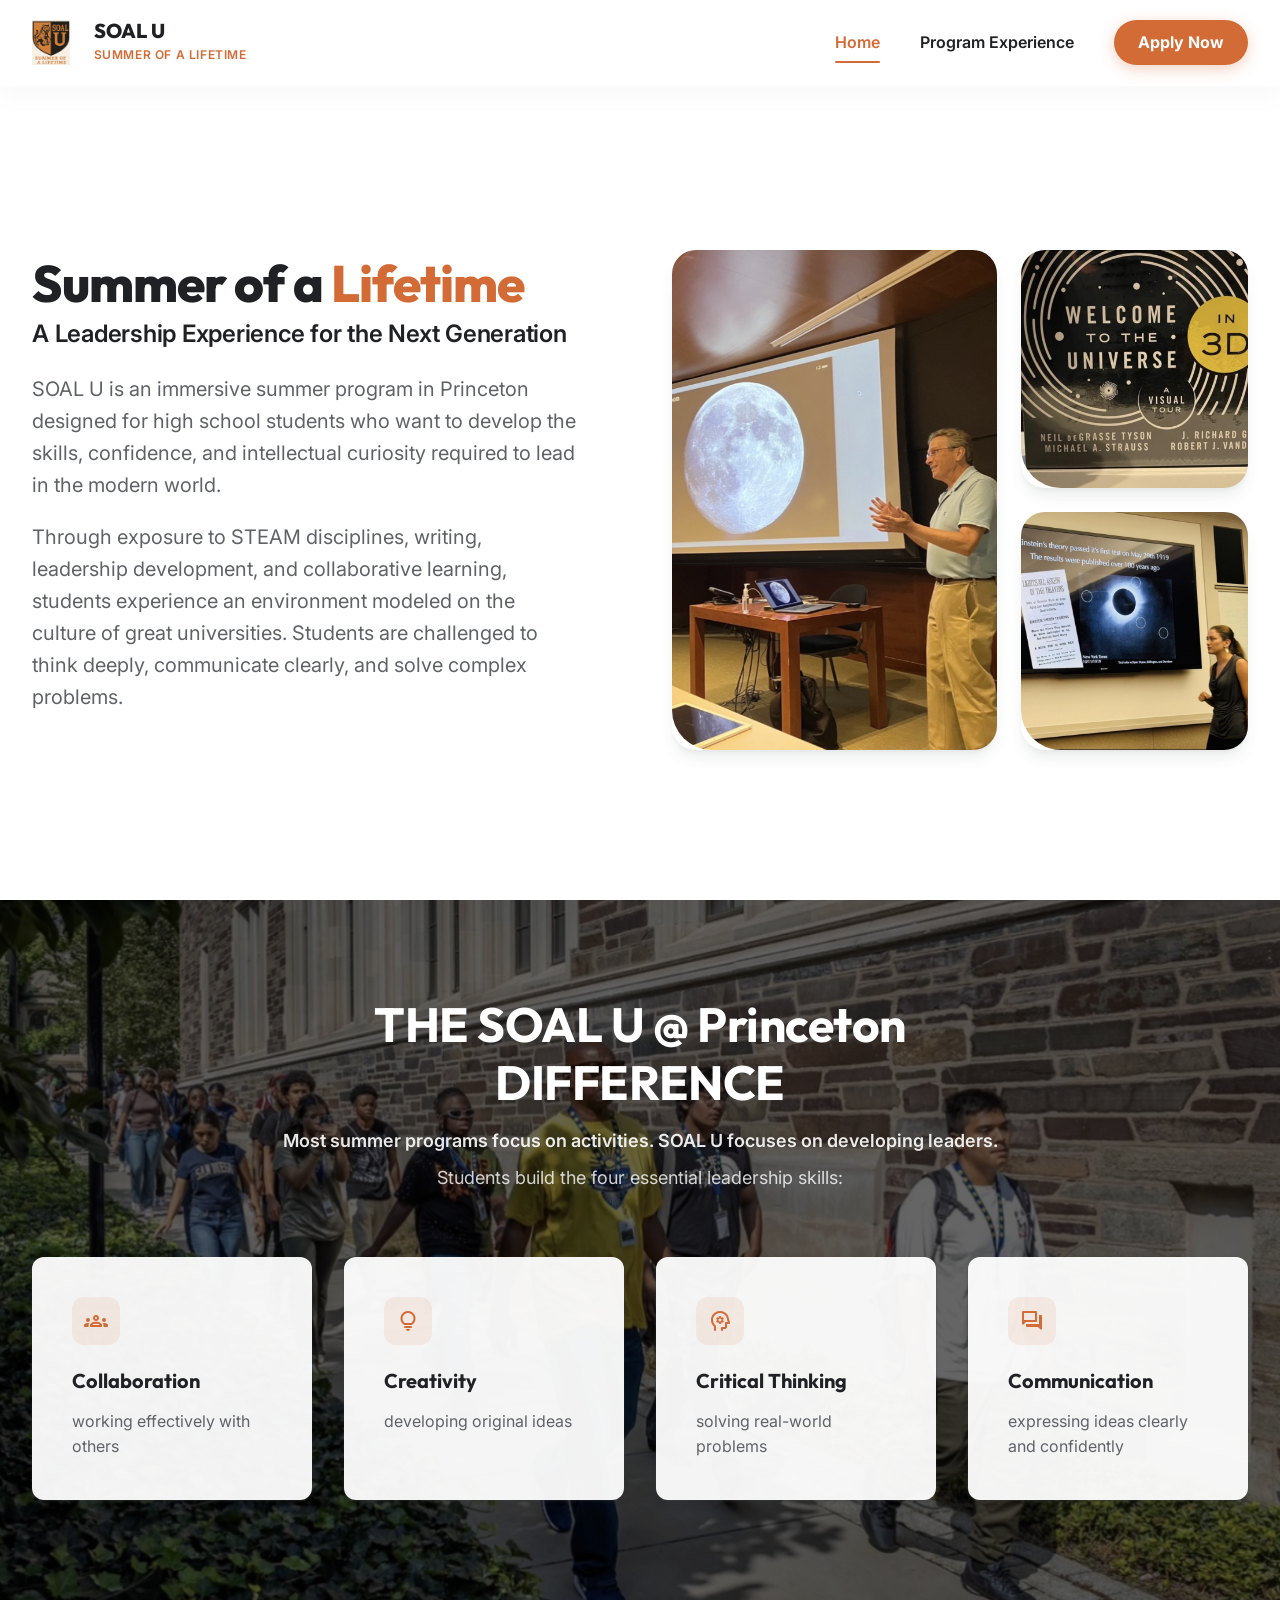
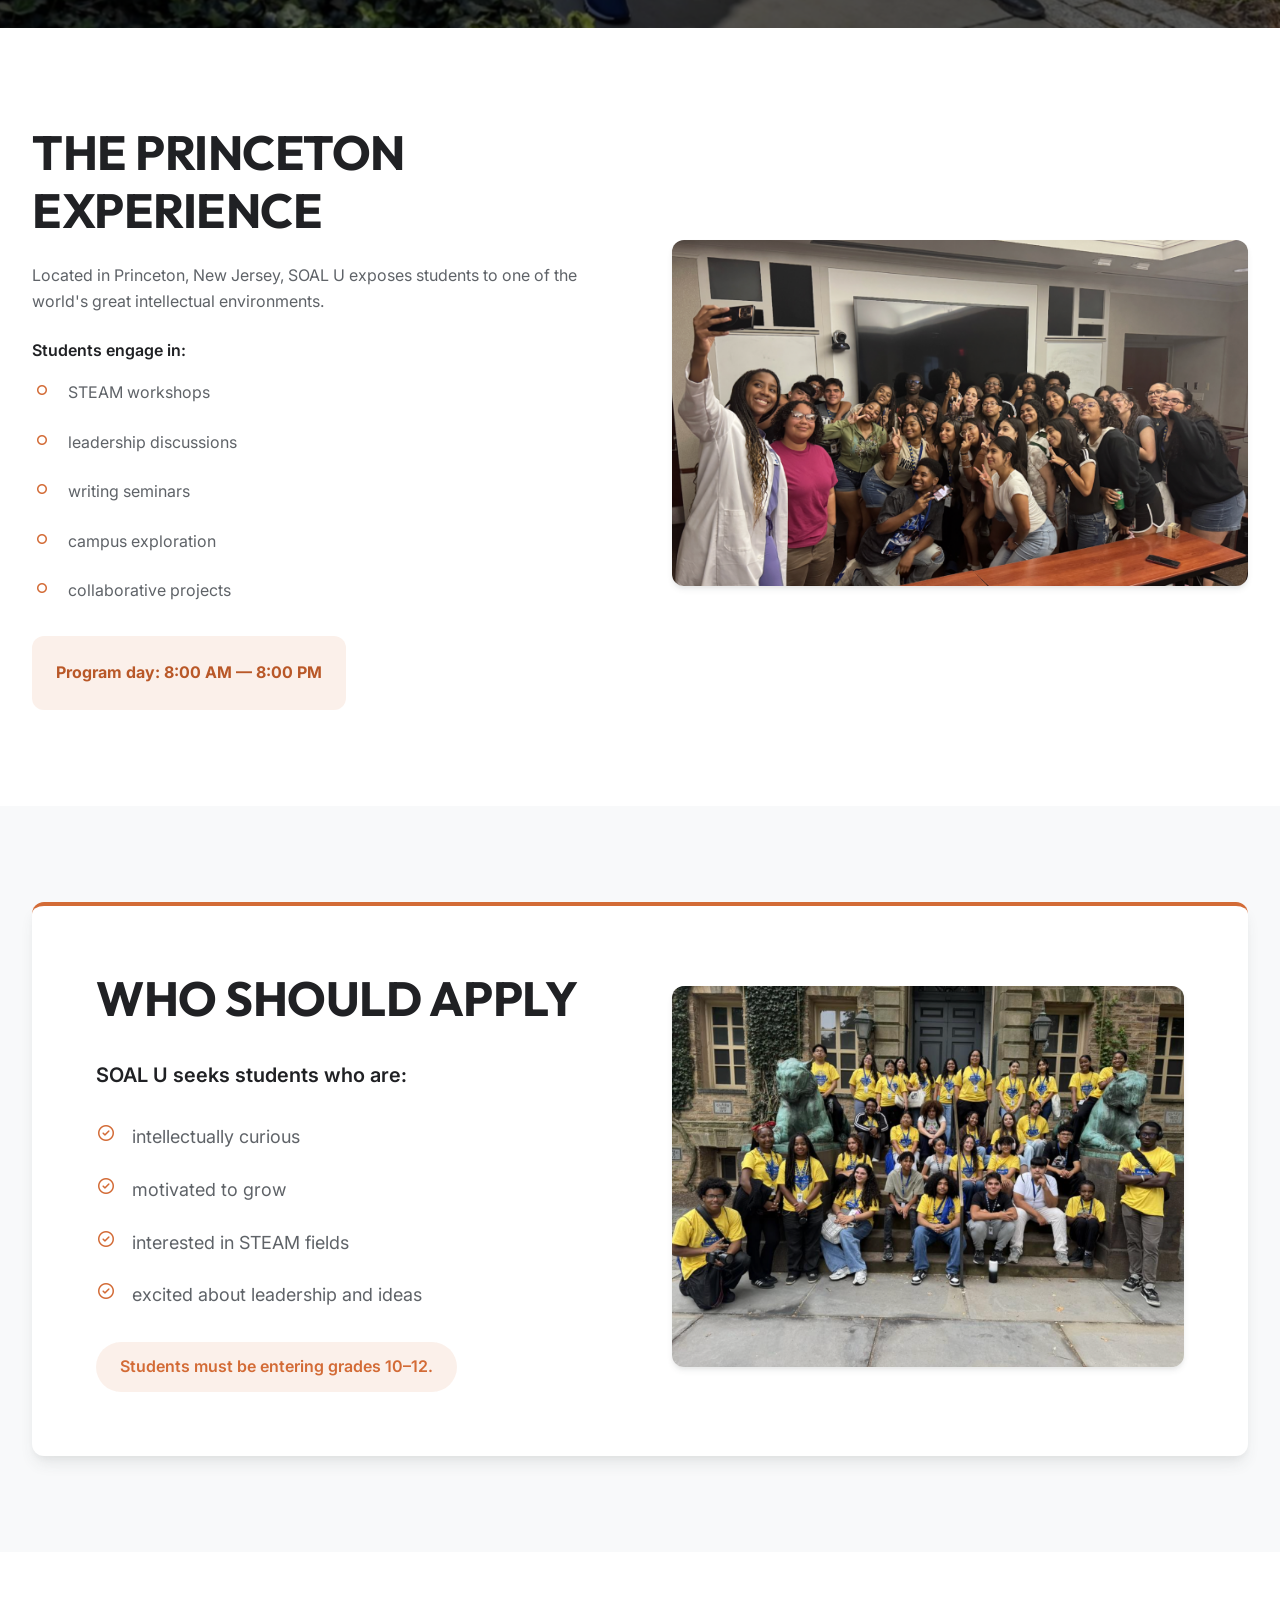
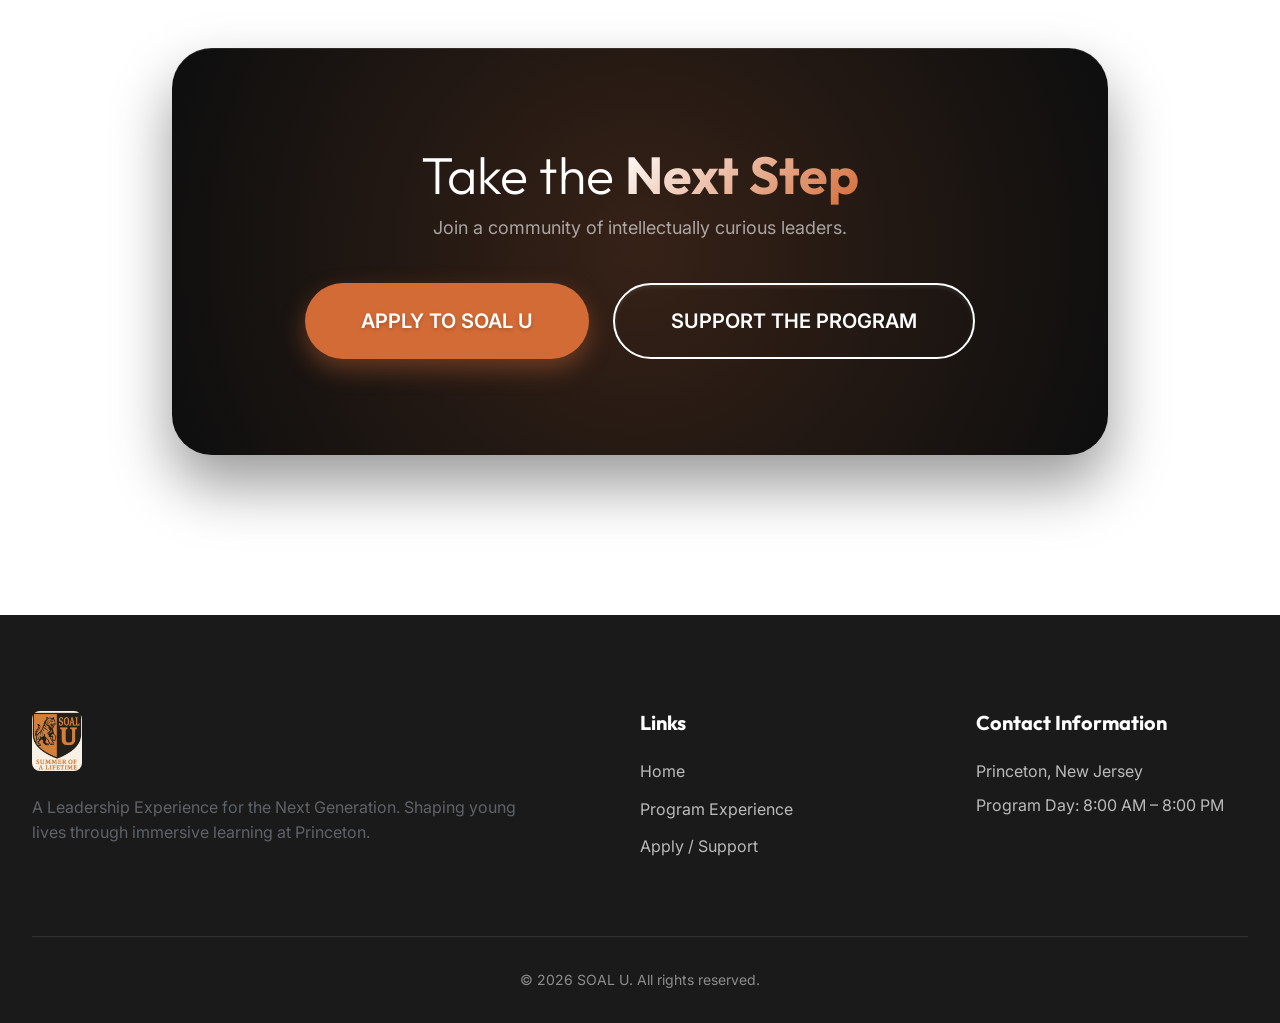
==== index.html @ b9014015 "First" ====
<!DOCTYPE html>
<html lang="en">
<head>
    <meta charset="UTF-8">
    <meta name="viewport" content="width=device-width, initial-scale=1.0">
    <title>SOAL U | Home</title>
    <meta name="description" content="A Leadership Experience for the Next Generation. SOAL U summer program in Princeton.">
    <!-- Google Fonts: Inter & Outfit -->
    <link rel="preconnect" href="https://fonts.googleapis.com">
    <link rel="preconnect" href="https://fonts.gstatic.com" crossorigin>
    <link href="https://fonts.googleapis.com/css2?family=Inter:wght@300;400;500;600;700&family=Outfit:wght@500;700;800&display=swap" rel="stylesheet">
    <!-- Material Symbols -->
    <link rel="stylesheet" href="https://fonts.googleapis.com/css2?family=Material+Symbols+Rounded:opsz,wght,FILL,GRAD@24,400,0,0" />
    <link rel="stylesheet" href="css/styles.css">
</head>
<body>

    <!-- Navbar -->
    <nav class="navbar">
        <div class="container nav-container">
            <a href="index.html" class="nav-logo" style="text-decoration: none;">
                <img src="images/logo.png" alt="SOAL U Logo">
                <div style="display: flex; flex-direction: column; align-items: flex-start; margin-left: 0.5rem;">
                    <span style="font-size: 1.25rem; font-weight: 800; line-height: 1; color: var(--text-dark);">SOAL U</span>
                    <span style="font-size: 0.75rem; font-weight: 600; font-family: 'Inter', sans-serif; letter-spacing: 0.05em; color: var(--primary); text-transform: uppercase; margin-top: 0.2rem;">Summer of a Lifetime</span>
                </div>
            </a>
            <div class="nav-links">
                <a href="index.html" class="active">Home</a>
                <a href="program-experience.html">Program Experience</a>
                <a href="apply-support.html" class="nav-cta">Apply Now</a>
            </div>
            <button class="mobile-menu-btn">
                <span class="material-symbols-rounded">menu</span>
            </button>
        </div>
    </nav>

    <!-- Hero Section -->
    <section class="hero">
        <div class="container">
            <div class="grid-2" style="align-items: center; gap: 4rem;">
                <div class="hero-content">
                    <h1 class="title-xl" style="font-size: clamp(2.5rem, 4vw, 3.5rem); margin-bottom: 0.5rem; line-height: 1.1;">
                        Summer of a <span style="color: var(--primary)">Lifetime</span>
                    </h1>
                    <h2 style="font-weight: 600; font-family: 'Inter', sans-serif; font-size: 1.5rem; margin-bottom: 1.5rem; color: var(--text-dark); letter-spacing: -0.01em;">
                        A Leadership Experience for the Next Generation
                    </h2>
                    <div style="font-size: 1.125rem; color: var(--text-light); line-height: 1.6; max-width: 550px;">
                        <p style="margin-bottom: 1.25rem;">SOAL U is an immersive summer program in Princeton designed for high school students who want to develop the skills, confidence, and intellectual curiosity required to lead in the modern world.</p>
                        <p style="margin-bottom: 2rem;">Through exposure to STEAM disciplines, writing, leadership development, and collaborative learning, students experience an environment modeled on the culture of great universities. Students are challenged to think deeply, communicate clearly, and solve complex problems.</p>
                    </div>
                </div>
                
                <div class="hero-image-wrapper" style="width: 100%;">
                    <div class="hero-collage">
                        <div class="hero-img-main"><img src="images/hero-1.png" alt="Hero main"></div>
                        <div class="hero-img-sec"><img src="images/hero-2.png" alt="Hero secondary top"></div>
                        <div class="hero-img-sec"><img src="images/hero-3.png" alt="Hero secondary bottom"></div>
                    </div>
                </div>
            </div>
        </div>
    </section>

    <!-- The Princeton Difference -->
    <section class="section" style="position: relative; overflow: hidden; color: var(--white);">
        <!-- Background Image Map -->
        <div style="position: absolute; top:0; left:0; width: 100%; height: 100%; z-index: 1;">
            <div style="position: absolute; top:0; left:0; width:100%; height:100%; background: rgba(0,0,0,0.6); z-index: 2;"></div>
            <img src="images/princeton-difference.png" alt="The Princeton Difference Background" style="width: 100%; height: 100%; object-fit: cover; z-index: 1;">
        </div>

        <div class="container" style="position: relative; z-index: 5;">
            <div style="text-align: center; max-width: 800px; margin: 0 auto 4rem;">
                <h2 class="title-lg" style="margin-bottom: 1rem; color: var(--white);">THE SOAL U @ Princeton DIFFERENCE</h2>
                <p class="subtitle" style="margin-bottom: 0.5rem; font-weight: 600; color: rgba(255,255,255,0.9);">Most summer programs focus on activities. SOAL U focuses on developing leaders.</p>
                <p class="subtitle" style="color: rgba(255,255,255,0.8);">Students build the four essential leadership skills:</p>
            </div>

            <div class="grid-4" style="margin-bottom: 2rem;">
                <!-- Skill 1 -->
                <div class="feature-card" style="background: rgba(255,255,255,0.95); color: var(--text-dark);">
                    <div class="feature-icon">
                        <span class="material-symbols-rounded">groups</span>
                    </div>
                    <h3 style="color: var(--text-dark);">Collaboration</h3>
                    <p class="text-body" style="color: var(--text-light);">working effectively with others</p>
                </div>
                <!-- Skill 2 -->
                <div class="feature-card" style="background: rgba(255,255,255,0.95); color: var(--text-dark);">
                    <div class="feature-icon">
                        <span class="material-symbols-rounded">lightbulb</span>
                    </div>
                    <h3 style="color: var(--text-dark);">Creativity</h3>
                    <p class="text-body" style="color: var(--text-light);">developing original ideas</p>
                </div>
                <!-- Skill 3 -->
                <div class="feature-card" style="background: rgba(255,255,255,0.95); color: var(--text-dark);">
                    <div class="feature-icon">
                        <span class="material-symbols-rounded">psychology</span>
                    </div>
                    <h3 style="color: var(--text-dark);">Critical Thinking</h3>
                    <p class="text-body" style="color: var(--text-light);">solving real-world problems</p>
                </div>
                <!-- Skill 4 -->
                <div class="feature-card" style="background: rgba(255,255,255,0.95); color: var(--text-dark);">
                    <div class="feature-icon">
                        <span class="material-symbols-rounded">forum</span>
                    </div>
                    <h3 style="color: var(--text-dark);">Communication</h3>
                    <p class="text-body" style="color: var(--text-light);">expressing ideas clearly and confidently</p>
                </div>
            </div>
        </div>
    </section>

    <!-- The Princeton Experience & Who Should Apply -->
    <section class="section">
        <div class="container">
            <div class="grid-2">
                <div>
                    <h2 class="title-lg" style="margin-bottom: 1.5rem;">THE PRINCETON EXPERIENCE</h2>
                    <p class="text-body" style="margin-bottom: 1.5rem;">Located in Princeton, New Jersey, SOAL U exposes students to one of the world's great intellectual environments.</p>
                    
                    <p style="font-weight: 600; margin-bottom: 1rem;">Students engage in:</p>
                    <ul class="component-list" style="margin-bottom: 2rem;">
                        <li class="component-item"><span class="material-symbols-rounded check" style="margin-top:0;">fiber_manual_record</span><div><p class="text-body">STEAM workshops</p></div></li>
                        <li class="component-item"><span class="material-symbols-rounded check" style="margin-top:0;">fiber_manual_record</span><div><p class="text-body">leadership discussions</p></div></li>
                        <li class="component-item"><span class="material-symbols-rounded check" style="margin-top:0;">fiber_manual_record</span><div><p class="text-body">writing seminars</p></div></li>
                        <li class="component-item"><span class="material-symbols-rounded check" style="margin-top:0;">fiber_manual_record</span><div><p class="text-body">campus exploration</p></div></li>
                        <li class="component-item"><span class="material-symbols-rounded check" style="margin-top:0;">fiber_manual_record</span><div><p class="text-body">collaborative projects</p></div></li>
                    </ul>
                    
                    <div style="background: rgba(211, 107, 54, 0.1); padding: 1.5rem; border-radius: 12px; display: inline-block;">
                        <p style="font-weight: 700; color: var(--primary-dark); margin-bottom: 0;">Program day: 8:00 AM — 8:00 PM</p>
                    </div>
                </div>

                <div>
                    <img src="images/princeton-experience.png" alt="The Princeton Experience" style="width: 100%; border-radius: var(--radius); box-shadow: var(--shadow-md);">
                </div>
            </div>
        </div>
    </section>

    <!-- Who Should Apply -->
    <section class="section bg-gray">
        <div class="container">
            <div class="grid-2" style="align-items: center; background: var(--white); padding: 4rem; border-radius: var(--radius); box-shadow: var(--shadow-lg); border-top: 4px solid var(--primary);">
                <div style="text-align: left;">
                    <h2 class="title-lg" style="margin-bottom: 2rem;">WHO SHOULD APPLY</h2>
                    <p style="font-weight: 600; font-size: 1.25rem; margin-bottom: 2rem;">SOAL U seeks students who are:</p>
                    <div style="margin-bottom: 2rem;">
                        <ul class="component-list" style="margin-bottom: 0;">
                            <li class="component-item"><span class="material-symbols-rounded check" style="margin-top:0;">check_circle</span><div><p class="text-body" style="font-size: 1.125rem;">intellectually curious</p></div></li>
                            <li class="component-item"><span class="material-symbols-rounded check" style="margin-top:0;">check_circle</span><div><p class="text-body" style="font-size: 1.125rem;">motivated to grow</p></div></li>
                            <li class="component-item"><span class="material-symbols-rounded check" style="margin-top:0;">check_circle</span><div><p class="text-body" style="font-size: 1.125rem;">interested in STEAM fields</p></div></li>
                            <li class="component-item"><span class="material-symbols-rounded check" style="margin-top:0;">check_circle</span><div><p class="text-body" style="font-size: 1.125rem;">excited about leadership and ideas</p></div></li>
                        </ul>
                    </div>
                    <div style="display: inline-block; padding: 0.75rem 1.5rem; background: rgba(211, 107, 54, 0.1); border-radius: 50px;">
                        <p style="font-weight: 600; color: var(--primary); margin: 0;">Students must be entering grades 10–12.</p>
                    </div>
                </div>
                <div>
                    <img src="images/who-should-apply.png" alt="Who should apply" style="width: 100%; border-radius: var(--radius); box-shadow: var(--shadow-md);">
                </div>
            </div>
        </div>
    </section>

    <!-- Call to Action -->
    <section class="section" style="padding-top: 0; padding-bottom: 6rem;">
        <div class="container text-center" style="text-align: center; max-width: 1000px;">
            <div class="cta-box scroll-reveal">
                <h2>Take the <span style="font-weight: 700; background: linear-gradient(135deg, #fff 0%, var(--primary) 100%); -webkit-background-clip: text; -webkit-text-fill-color: transparent;">Next Step</span></h2>
                <p class="cta-sub">Join a community of intellectually curious leaders.</p>
                <div style="display: flex; gap: 1.5rem; justify-content: center; flex-wrap: wrap; margin-top: 1rem;">
                    <a href="apply-support.html" class="btn btn-primary" style="font-size: 1.25rem; padding: 1.25rem 3.5rem; box-shadow: 0 10px 25px rgba(211,107,54,0.4); text-shadow: 0 2px 4px rgba(0,0,0,0.2);">APPLY TO SOAL U</a>
                    <a href="apply-support.html#support" class="btn btn-outline-light" style="font-size: 1.25rem; padding: 1.25rem 3.5rem; box-shadow: inset 0 2px 4px rgba(255,255,255,0.1);">SUPPORT THE PROGRAM</a>
                </div>
            </div>
        </div>
    </section>

    <!-- Footer -->
    <footer class="footer">
        <div class="container">
            <div class="footer-grid">
                <div class="footer-col" style="padding-right: 2rem;">
                    <img src="images/logo.png" alt="SOAL U" style="height: 60px; margin-bottom: 1rem; border-radius: 8px;">
                    <p class="text-body">A Leadership Experience for the Next Generation. Shaping young lives through immersive learning at Princeton.</p>
                </div>
                
                <div class="footer-col">
                    <h4>Links</h4>
                    <ul>
                        <li><a href="index.html">Home</a></li>
                        <li><a href="program-experience.html">Program Experience</a></li>
                        <li><a href="apply-support.html">Apply / Support</a></li>
                    </ul>
                </div>
                
                <div class="footer-col">
                    <h4>Contact Information</h4>
                    <p style="color: rgba(255,255,255,0.7); margin-bottom: 0.5rem;">Princeton, New Jersey</p>
                    <p style="color: rgba(255,255,255,0.7); margin-bottom: 0.5rem;">Program Day: 8:00 AM – 8:00 PM</p>
                </div>
            </div>
            
            <div class="copyright">
                &copy; 2026 SOAL U. All rights reserved.
            </div>
        </div>
    </footer>

    <script src="js/main.js"></script>
</body>
</html>
---- css/styles.css ----
@import url('https://fonts.googleapis.com/css2?family=Inter:wght@300;400;500;600;700&family=Outfit:wght@500;700;800&display=swap');

:root {
  --primary: #D36B36; /* Derived from logo */
  --primary-dark: #B95828;
  --text-dark: #202124;
  --text-light: #5F6368;
  --bg-light: #FFFFFF;
  --bg-gray: #F8F9FA;
  --bg-dark: #1A1A1A;
  --white: #FFFFFF;
  --shadow-sm: 0 1px 2px 0 rgba(60,64,67,0.3), 0 1px 3px 1px rgba(60,64,67,0.15);
  --shadow-md: 0 4px 6px -1px rgba(60,64,67,0.1), 0 2px 4px -1px rgba(60,64,67,0.06);
  --shadow-lg: 0 10px 15px -3px rgba(60,64,67,0.1), 0 4px 6px -2px rgba(60,64,67,0.05);
  --transition: all 0.3s cubic-bezier(0.4, 0, 0.2, 1);
  --radius: 12px;
}

* {
  margin: 0;
  padding: 0;
  box-sizing: border-box;
}

html {
  scroll-behavior: smooth;
}

body {
  font-family: 'Inter', sans-serif;
  color: var(--text-dark);
  line-height: 1.6;
  background-color: var(--bg-light);
  overflow-x: hidden;
}

h1, h2, h3, h4, h5, h6 {
  font-family: 'Outfit', sans-serif;
  color: var(--text-dark);
  line-height: 1.2;
}

a {
  text-decoration: none;
  color: inherit;
}

ul {
  list-style: none;
}

/* Typography */
.title-xl { font-size: clamp(3rem, 5vw, 4.5rem); font-weight: 800; letter-spacing: -0.02em; }
.title-lg { font-size: clamp(2rem, 4vw, 3rem); font-weight: 700; letter-spacing: -0.01em; }
.title-md { font-size: clamp(1.5rem, 3vw, 2rem); font-weight: 600; }
.subtitle { font-size: 1.125rem; color: var(--text-light); }
.text-body { font-size: 1rem; color: var(--text-light); }

/* Layout & Utils */
.container {
  width: 100%;
  max-width: 1280px;
  margin: 0 auto;
  padding: 0 2rem;
}

.section {
  padding: 6rem 0;
}

.bg-gray { background-color: var(--bg-gray); }
.bg-dark { background-color: var(--bg-dark); color: var(--white); }
.bg-dark h1, .bg-dark h2, .bg-dark h3 { color: var(--white); }
.bg-dark .subtitle, .bg-dark .text-body { color: rgba(255,255,255,0.8); }

.grid-2 {
  display: grid;
  grid-template-columns: 1fr 1fr;
  gap: 4rem;
  align-items: center;
}

.grid-3 {
  display: grid;
  grid-template-columns: repeat(3, 1fr);
  gap: 2rem;
}

.grid-4 {
  display: grid;
  grid-template-columns: repeat(4, 1fr);
  gap: 2rem;
}

/* Buttons */
.btn {
  display: inline-flex;
  align-items: center;
  justify-content: center;
  padding: 0.875rem 2rem;
  border-radius: 50px;
  font-weight: 600;
  font-size: 1rem;
  transition: var(--transition);
  cursor: pointer;
  border: none;
}

.btn-primary {
  background-color: var(--primary);
  color: var(--white);
}

.btn-primary:hover {
  background-color: var(--primary-dark);
  transform: translateY(-2px);
  box-shadow: var(--shadow-md);
}

.btn-outline {
  background-color: transparent;
  color: var(--text-dark);
  border: 2px solid var(--text-dark);
}

.btn-outline:hover {
  background-color: var(--text-dark);
  color: var(--white);
}

.btn-outline-light {
  background-color: transparent;
  color: var(--white);
  border: 2px solid var(--white);
}

.btn-outline-light:hover {
  background-color: var(--white);
  color: var(--primary-dark);
}

/* Navbar */
.navbar {
  position: fixed;
  top: 0;
  left: 0;
  width: 100%;
  padding: 1.25rem 0;
  background-color: rgba(255, 255, 255, 0.90);
  backdrop-filter: blur(12px);
  -webkit-backdrop-filter: blur(12px);
  z-index: 1000;
  border-bottom: 1px solid rgba(255,255,255,0.3);
  box-shadow: 0 10px 30px rgba(0,0,0,0.03);
  transition: all 0.3s ease;
}

.navbar.scrolled {
  padding: 0.75rem 0;
  box-shadow: var(--shadow-sm);
}

.nav-container {
  display: flex;
  justify-content: space-between;
  align-items: center;
}

.nav-logo {
  display: flex;
  align-items: center;
  gap: 1rem;
  font-family: 'Outfit', sans-serif;
  font-weight: 800;
  font-size: 1.5rem;
  color: var(--text-dark);
}

.nav-logo img {
  height: 45px;
  transition: transform 0.3s ease;
}

.nav-logo:hover img {
  transform: scale(1.05);
}

.nav-links {
  display: flex;
  gap: 2.5rem;
  align-items: center;
}

.nav-links a {
  text-decoration: none;
  color: var(--text-dark);
  font-weight: 600;
  font-size: 1rem;
  position: relative;
  padding: 0.5rem 0;
  transition: color 0.3s ease;
}

.nav-links a::after {
  content: '';
  position: absolute;
  bottom: 0;
  left: 0;
  width: 0%;
  height: 2px;
  background-color: var(--primary);
  transition: width 0.3s ease;
  border-radius: 2px;
}

.nav-links a:hover {
  color: var(--primary);
}

.nav-links a:hover::after, .nav-links a.active::after {
  width: 100%;
}

.nav-links a.active {
  color: var(--primary);
}

.nav-cta {
  background-color: var(--primary);
  color: var(--white) !important;
  padding: 0.6rem 1.5rem !important;
  border-radius: 50px;
  font-weight: 700 !important;
  box-shadow: 0 4px 15px rgba(211, 107, 54, 0.3);
}

.nav-cta::after {
  display: none !important;
}

.nav-cta:hover {
  background-color: #e87b45 !important;
  color: var(--white) !important;
  transform: translateY(-2px);
  box-shadow: 0 6px 20px rgba(211, 107, 54, 0.4);
}

.mobile-menu-btn {
  display: none;
  background: none;
  border: none;
  font-size: 1.5rem;
  cursor: pointer;
  color: var(--text-dark);
}

/* Hero Section */
.hero {
  min-height: 100vh;
  display: flex;
  align-items: center;
  padding-top: 100px;
  position: relative;
  overflow: hidden;
}

.hero-content {
  position: relative;
  z-index: 2;
  width: 100%;
}

.hero .label {
  display: inline-block;
  padding: 0.5rem 1rem;
  background-color: rgba(211, 107, 54, 0.1);
  color: var(--primary);
  border-radius: 50px;
  font-weight: 600;
  margin-bottom: 1.5rem;
  text-transform: uppercase;
  letter-spacing: 1px;
  font-size: 0.875rem;
}

.hero h1 {
  margin-bottom: 1.5rem;
}

.hero p {
  font-size: 1.25rem;
  color: var(--text-light);
  margin-bottom: 2.5rem;
}

.hero-image-wrapper {
  position: relative;
  width: 100%;
  height: auto;
  z-index: 1;
}

.hero-image-wrapper img {
  width: 100%;
  height: 100%;
  object-fit: cover;
  object-position: center;
  border-bottom-left-radius: 40px;
}

/* Feature Cards */
.feature-card {
  background: var(--white);
  padding: 2.5rem;
  border-radius: var(--radius);
  box-shadow: var(--shadow-sm);
  transition: var(--transition);
  height: 100%;
  position: relative;
  overflow: hidden;
}

.feature-card::before {
  content: '';
  position: absolute;
  top: 0;
  left: 0;
  width: 100%;
  height: 4px;
  background: var(--primary);
  transform: scaleX(0);
  transform-origin: left;
  transition: transform 0.3s ease;
}

.feature-card:hover {
  transform: translateY(-5px);
  box-shadow: var(--shadow-lg);
}

.feature-card:hover::before {
  transform: scaleX(1);
}

.feature-icon {
  width: 48px;
  height: 48px;
  background: rgba(211, 107, 54, 0.1);
  color: var(--primary);
  border-radius: 12px;
  display: flex;
  align-items: center;
  justify-content: center;
  font-size: 1.5rem;
  margin-bottom: 1.5rem;
}

.feature-card h3 {
  margin-bottom: 1rem;
  font-size: 1.25rem;
}

/* Image Grid */
.masonry-grid {
  display: grid;
  grid-template-columns: repeat(2, 1fr);
  gap: 2rem;
}

.masonry-item {
  border-radius: var(--radius);
  overflow: hidden;
  box-shadow: var(--shadow-md);
  position: relative;
}

.masonry-item img {
  width: 100%;
  height: 100%;
  object-fit: cover;
  transition: transform 0.5s ease;
  display: block;
}

.masonry-item:hover img {
  transform: scale(1.05);
}

.masonry-item:first-child {
  grid-row: span 2;
}

/* Hero Collage */
.hero-collage {
  display: grid;
  grid-template-columns: 10fr 7fr;
  grid-template-rows: 1fr 1fr;
  gap: 1.5rem;
  align-items: stretch;
}

.hero-img-main {
  grid-row: span 2;
  border-radius: 24px;
  overflow: hidden;
  box-shadow: var(--shadow-lg);
  height: 500px;
}

.hero-img-sec {
  border-radius: 24px;
  overflow: hidden;
  box-shadow: var(--shadow-lg);
  height: calc(250px - 0.75rem);
}

.hero-img-main img, .hero-img-sec img {
  width: 100%;
  height: 100%;
  object-fit: cover;
  transition: transform 0.3s ease;
}

.hero-img-main:hover img, .hero-img-sec:hover img {
  transform: scale(1.05);
}

/* Program Components */
.component-list {
  padding-left: 0;
}

.component-item {
  display: flex;
  align-items: flex-start;
  margin-bottom: 1.5rem;
}

.component-item .check {
  color: var(--primary);
  margin-right: 1rem;
  margin-top: 5px;
  font-size: 1.25rem;
}

/* Footer Section / Apply CTA */
.cta-box {
  background: #0f0f0f;
  color: var(--white);
  border-radius: 40px;
  padding: 6rem 3rem;
  text-align: center;
  box-shadow: 0 30px 60px rgba(0, 0, 0, 0.4), inset 0 1px 0 rgba(255,255,255,0.1);
  margin-top: 6rem;
  position: relative;
  z-index: 10;
  overflow: hidden;
}

.cta-box::before {
  content: '';
  position: absolute;
  top: -50%;
  left: 50%;
  transform: translateX(-50%);
  width: 150%;
  height: 200%;
  background: radial-gradient(circle at center, rgba(211,107,54,0.2) 0%, rgba(15,15,15,0) 60%);
  z-index: 1;
  pointer-events: none;
}

.cta-box > * {
  position: relative;
  z-index: 2;
}

.cta-box h2 {
  color: var(--white);
  font-family: 'Outfit', sans-serif;
  font-size: 3.25rem;
  font-weight: 300;
  letter-spacing: 0;
  margin-bottom: 0.5rem;
}

.cta-box p.cta-sub {
  color: rgba(255,255,255,0.6);
  font-size: 1.125rem;
  margin-bottom: 2.5rem;
  font-weight: 400;
}

.cta-box .subtitle {
  color: rgba(255,255,255,0.8);
}

.footer {
  background: var(--bg-dark);
  color: var(--white);
  padding: 6rem 0 2rem;
  margin-top: 4rem;
}

.footer-grid {
  display: grid;
  grid-template-columns: 2fr 1fr 1fr;
  gap: 4rem;
  margin-bottom: 4rem;
}

.footer-col h4 {
  color: var(--white);
  margin-bottom: 1.5rem;
  font-size: 1.25rem;
}

.footer-col ul li {
  margin-bottom: 0.75rem;
  color: rgba(255,255,255,0.7);
}

.founder-info {
  display: flex;
  align-items: center;
  gap: 1rem;
  margin-top: 1.5rem;
}

.founder-avatar {
  width: 60px;
  height: 60px;
  border-radius: 50%;
  background: rgba(255,255,255,0.1);
  display: flex;
  align-items: center;
  justify-content: center;
  font-weight: 700;
  font-size: 1.25rem;
}

.copyright {
  text-align: center;
  padding-top: 2rem;
  border-top: 1px solid rgba(255,255,255,0.1);
  color: rgba(255,255,255,0.5);
  font-size: 0.875rem;
}

/* Responsive */
@media (max-width: 992px) {
  .hero-image-wrapper {
    position: relative;
    width: 100%;
    height: 400px;
    margin-top: 3rem;
    border-radius: var(--radius);
    overflow: hidden;
  }
  
  .hero-image-wrapper img {
    border-radius: var(--radius);
  }

  .grid-2 { grid-template-columns: 1fr; gap: 3rem; }
  .grid-3 { grid-template-columns: repeat(2, 1fr); }
  .grid-4 { grid-template-columns: repeat(2, 1fr); }
  
  .footer-grid { grid-template-columns: 1fr 1fr; }
}

@media (max-width: 768px) {
  .nav-links { display: none; }
  .mobile-menu-btn { display: block; }
  
  .grid-3, .grid-4, .masonry-grid { grid-template-columns: 1fr; }
  .masonry-item:first-child { grid-row: auto; }
  
  .title-xl { font-size: 2.5rem; }
  .section { padding: 4rem 0; }
  .cta-box { padding: 2rem; }
  
  .footer-grid { grid-template-columns: 1fr; gap: 2.5rem; }
}

/* Dynamic Animations */
@keyframes fadeInUp {
  from { opacity: 0; transform: translateY(40px); }
  to { opacity: 1; transform: translateY(0); }
}

@keyframes fadeInLeft {
  from { opacity: 0; transform: translateX(-40px); }
  to { opacity: 1; transform: translateX(0); }
}

@keyframes fadeInRight {
  from { opacity: 0; transform: translateX(40px); }
  to { opacity: 1; transform: translateX(0); }
}

@keyframes floatAnim {
  0% { transform: translateY(0px); }
  50% { transform: translateY(-10px); }
  100% { transform: translateY(0px); }
}

.hero-content h1 {
  animation: fadeInLeft 0.8s cubic-bezier(0.16, 1, 0.3, 1) forwards;
}

.hero-content h2 {
  opacity: 0;
  animation: fadeInLeft 0.8s cubic-bezier(0.16, 1, 0.3, 1) 0.15s forwards;
}

.hero-content div {
  opacity: 0;
  animation: fadeInLeft 0.8s cubic-bezier(0.16, 1, 0.3, 1) 0.3s forwards;
}

.hero-collage {
  opacity: 0;
  animation: fadeInRight 1s cubic-bezier(0.16, 1, 0.3, 1) 0.2s forwards;
}

.hero-img-main img {
  animation: floatAnim 6s ease-in-out infinite;
}

.hero-img-sec:nth-child(2) img {
  animation: floatAnim 7s ease-in-out infinite 0.5s;
}

.hero-img-sec:nth-child(3) img {
  animation: floatAnim 8s ease-in-out infinite 1s;
}

.scroll-reveal {
  opacity: 0;
  transform: translateY(40px);
  transition: opacity 0.8s cubic-bezier(0.16, 1, 0.3, 1), transform 0.8s cubic-bezier(0.16, 1, 0.3, 1);
}

.scroll-reveal.visible {
  opacity: 1;
  transform: translateY(0);
}
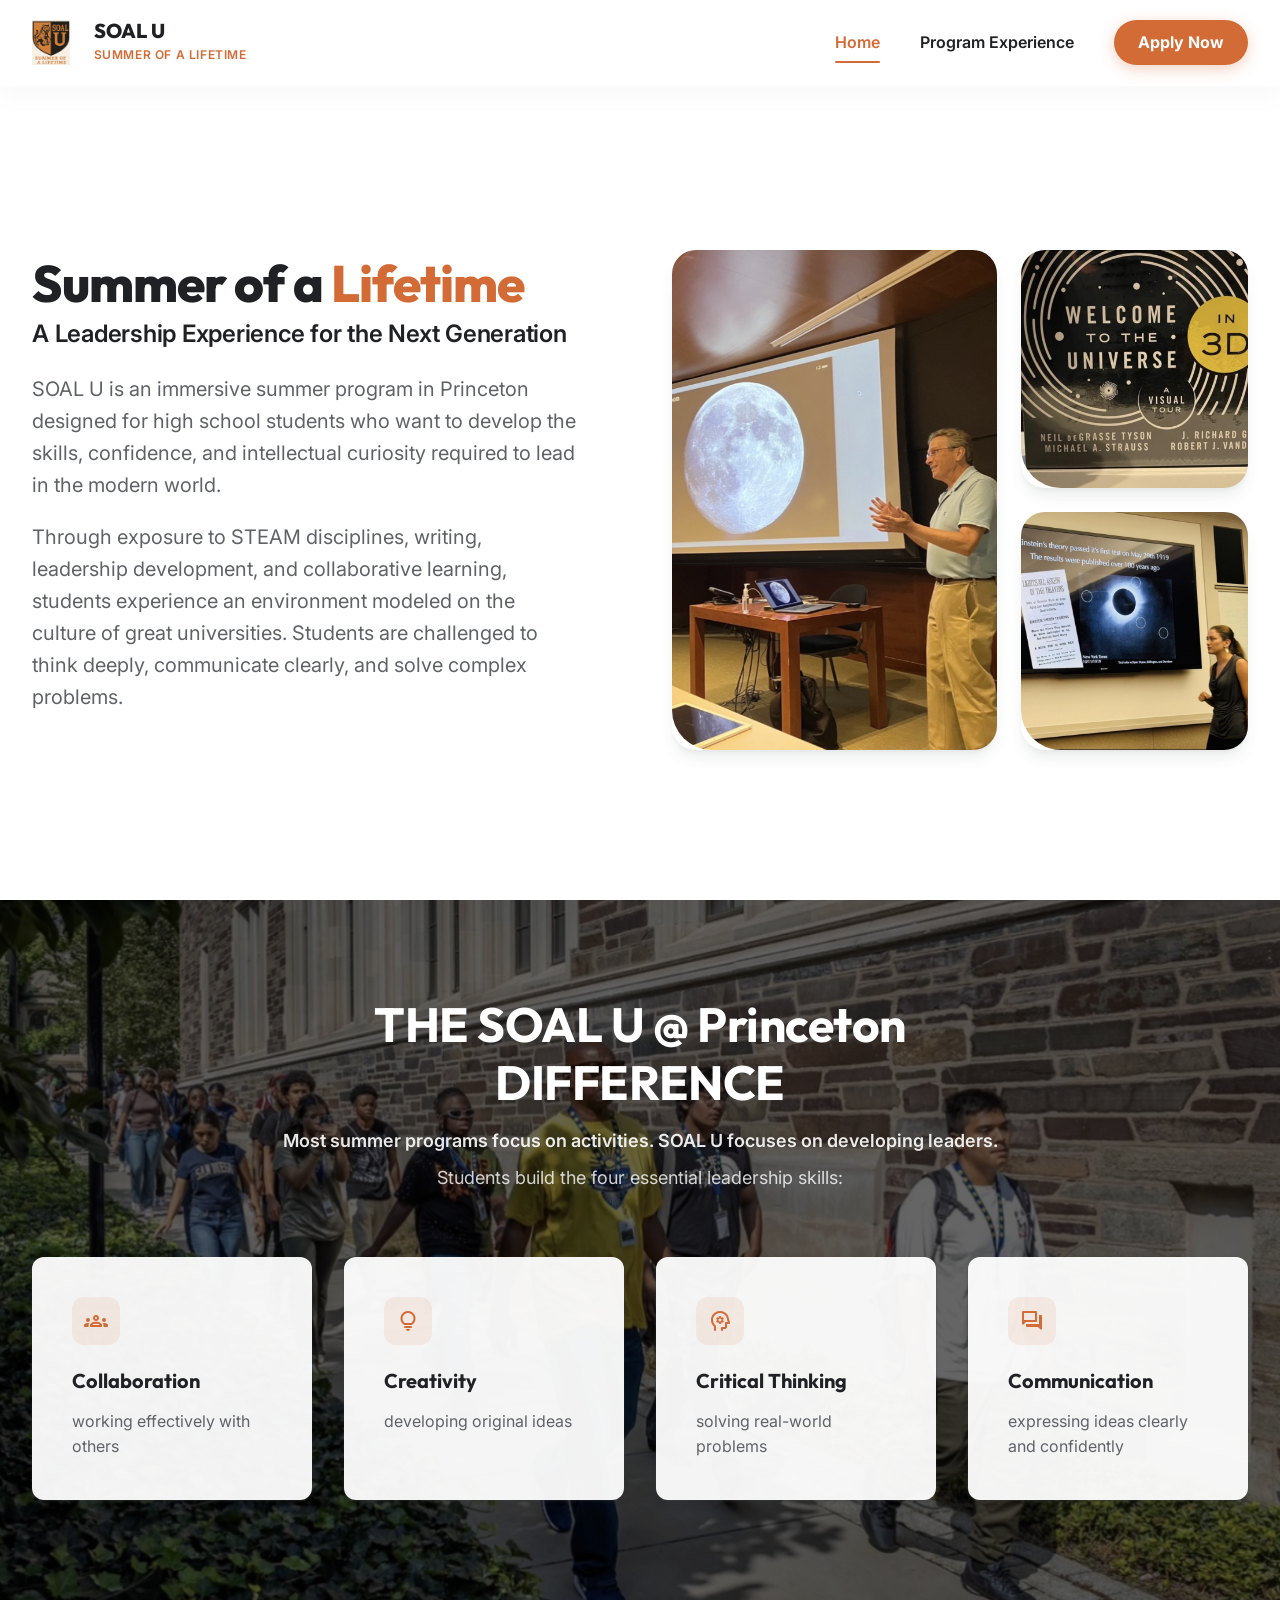
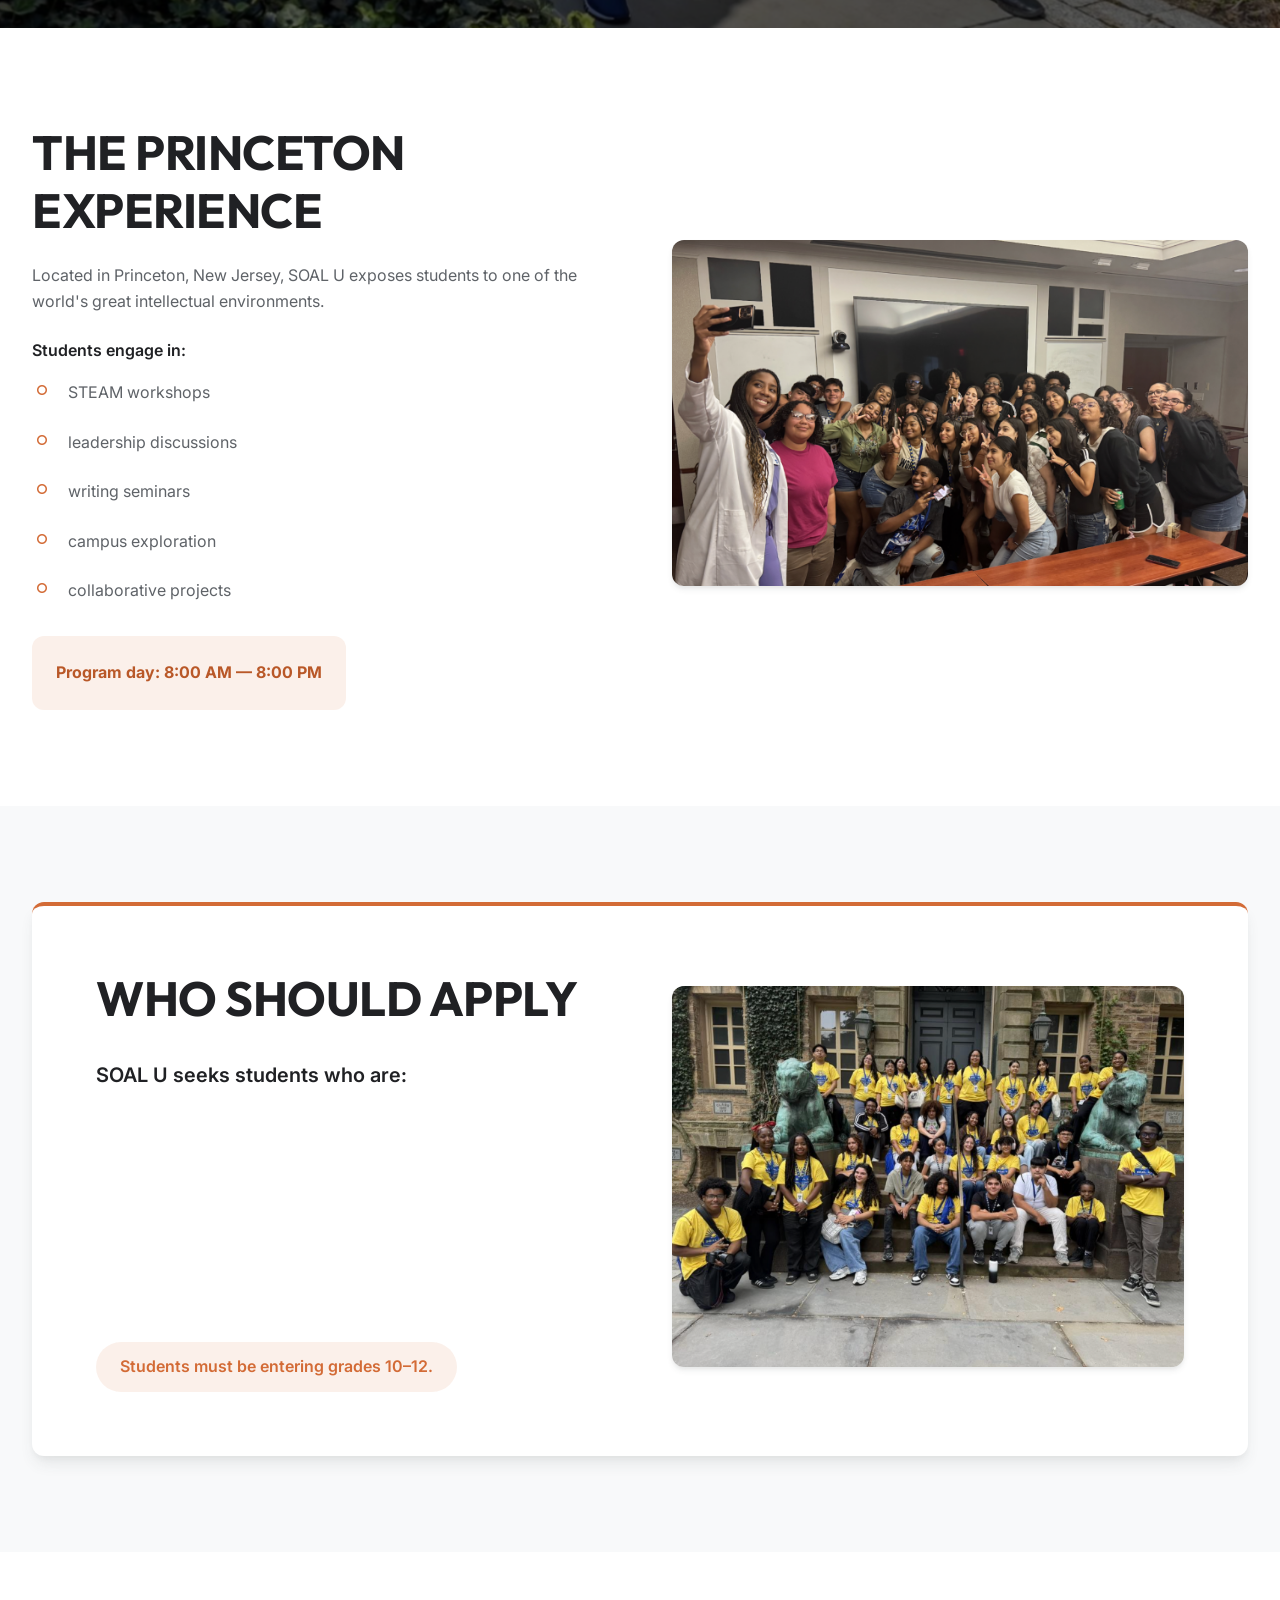
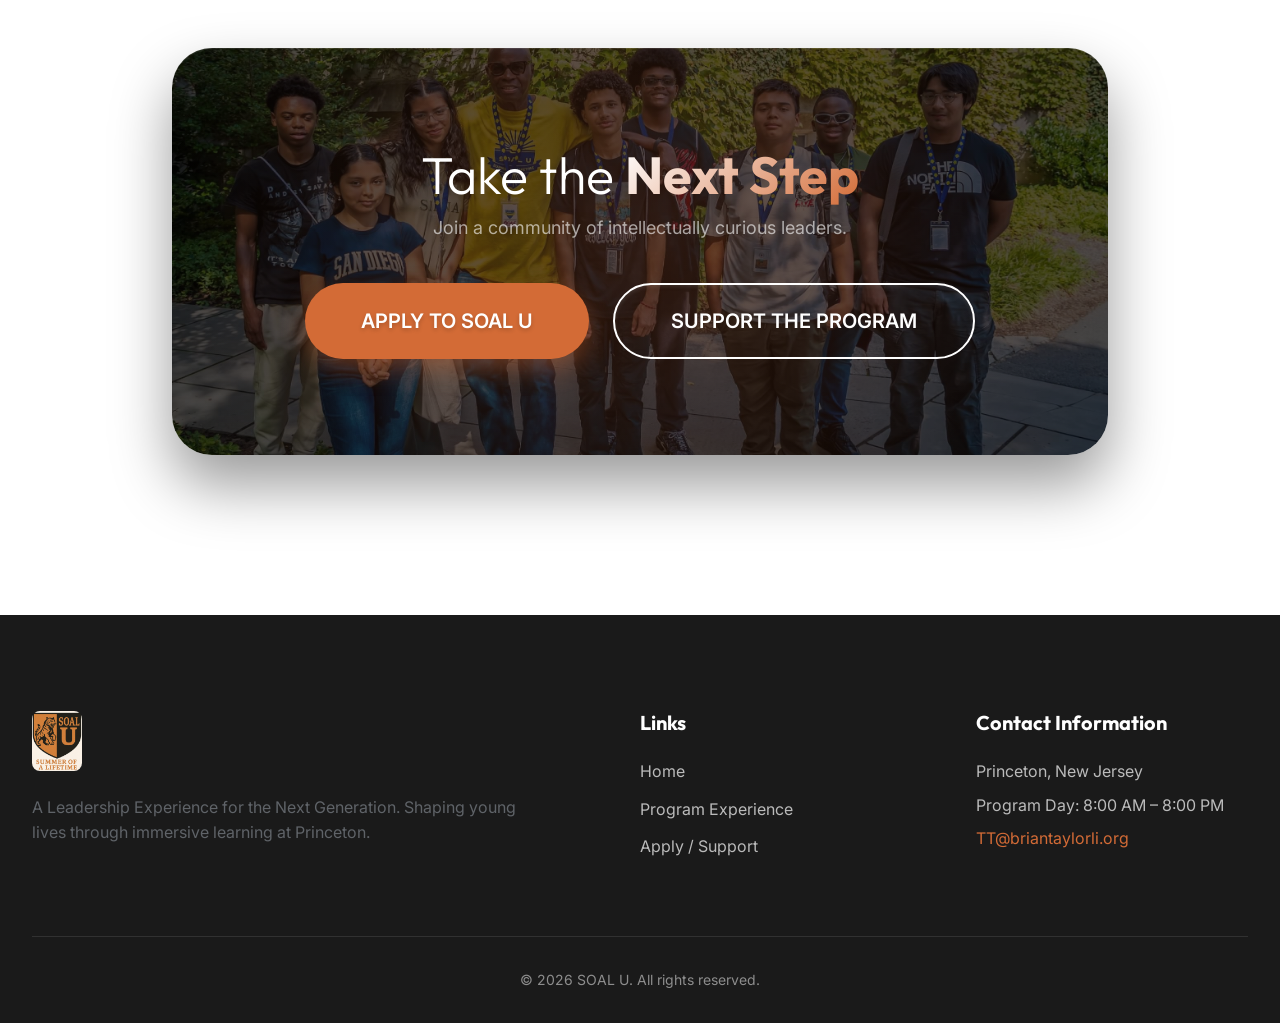
==== commit 2a4f2a87: "a" ====
--- a/index.html
+++ b/index.html
@@ -5,6 +5,7 @@
     <meta name="viewport" content="width=device-width, initial-scale=1.0">
     <title>SOAL U | Home</title>
     <meta name="description" content="A Leadership Experience for the Next Generation. SOAL U summer program in Princeton.">
+    <link rel="icon" type="image/png" href="images/logo.png">
     <!-- Google Fonts: Inter & Outfit -->
     <link rel="preconnect" href="https://fonts.googleapis.com">
     <link rel="preconnect" href="https://fonts.gstatic.com" crossorigin>
@@ -174,8 +175,8 @@
     <!-- Call to Action -->
     <section class="section" style="padding-top: 0; padding-bottom: 6rem;">
         <div class="container text-center" style="text-align: center; max-width: 1000px;">
-            <div class="cta-box scroll-reveal">
-                <h2>Take the <span style="font-weight: 700; background: linear-gradient(135deg, #fff 0%, var(--primary) 100%); -webkit-background-clip: text; -webkit-text-fill-color: transparent;">Next Step</span></h2>
+            <div class="cta-box scroll-reveal" style="background: linear-gradient(rgba(0,0,0,0.7), rgba(0,0,0,0.7)), url('images/take-the-next-step.jpeg'); background-size: cover; background-position: center;">
+                <h2>Take the <span style="font-weight: 700; background: linear-gradient(135deg, #fff 0%, var(--primary) 100%); -webkit-background-clip: text; background-clip: text; -webkit-text-fill-color: transparent;">Next Step</span></h2>
                 <p class="cta-sub">Join a community of intellectually curious leaders.</p>
                 <div style="display: flex; gap: 1.5rem; justify-content: center; flex-wrap: wrap; margin-top: 1rem;">
                     <a href="apply-support.html" class="btn btn-primary" style="font-size: 1.25rem; padding: 1.25rem 3.5rem; box-shadow: 0 10px 25px rgba(211,107,54,0.4); text-shadow: 0 2px 4px rgba(0,0,0,0.2);">APPLY TO SOAL U</a>
@@ -207,6 +208,7 @@
                     <h4>Contact Information</h4>
                     <p style="color: rgba(255,255,255,0.7); margin-bottom: 0.5rem;">Princeton, New Jersey</p>
                     <p style="color: rgba(255,255,255,0.7); margin-bottom: 0.5rem;">Program Day: 8:00 AM – 8:00 PM</p>
+                    <p style="color: rgba(255,255,255,0.7); margin-bottom: 0.5rem;"><a href="mailto:TT@briantaylorli.org" style="color: var(--primary);">TT@briantaylorli.org</a></p>
                 </div>
             </div>
             
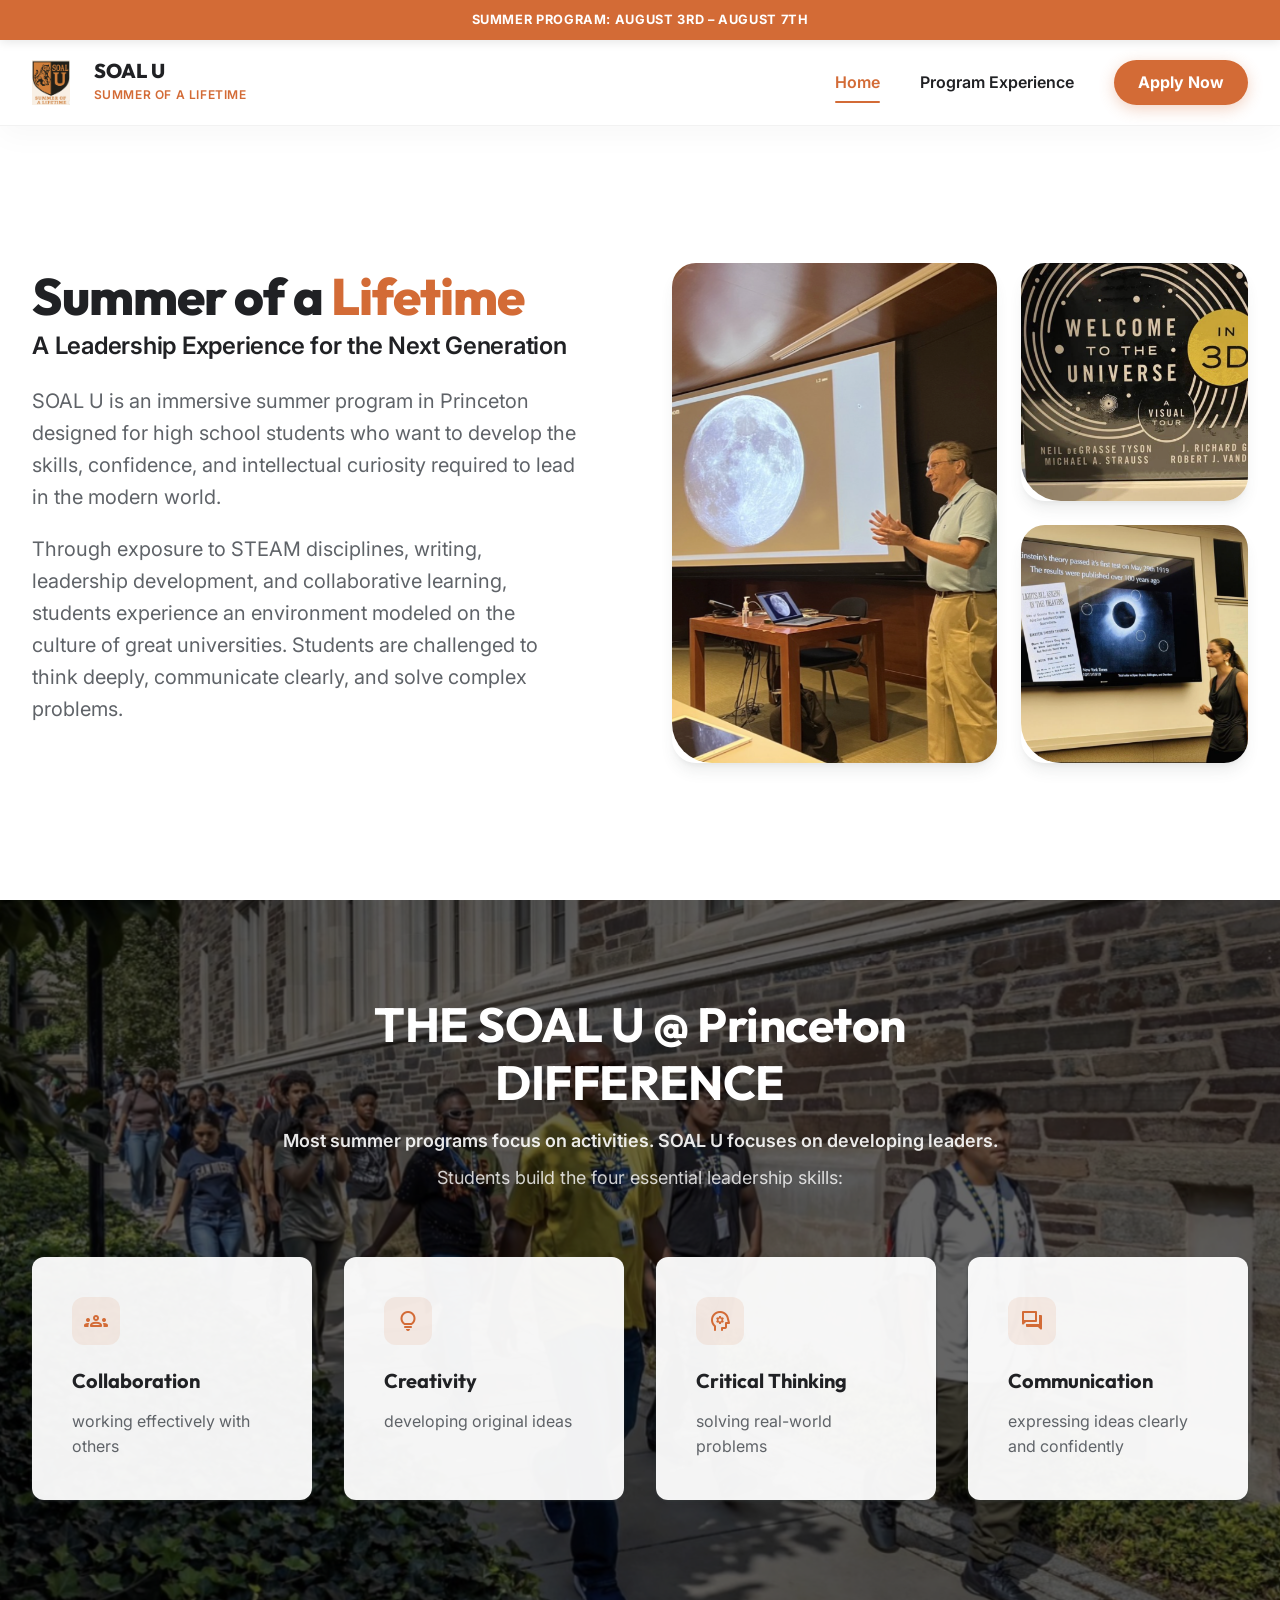
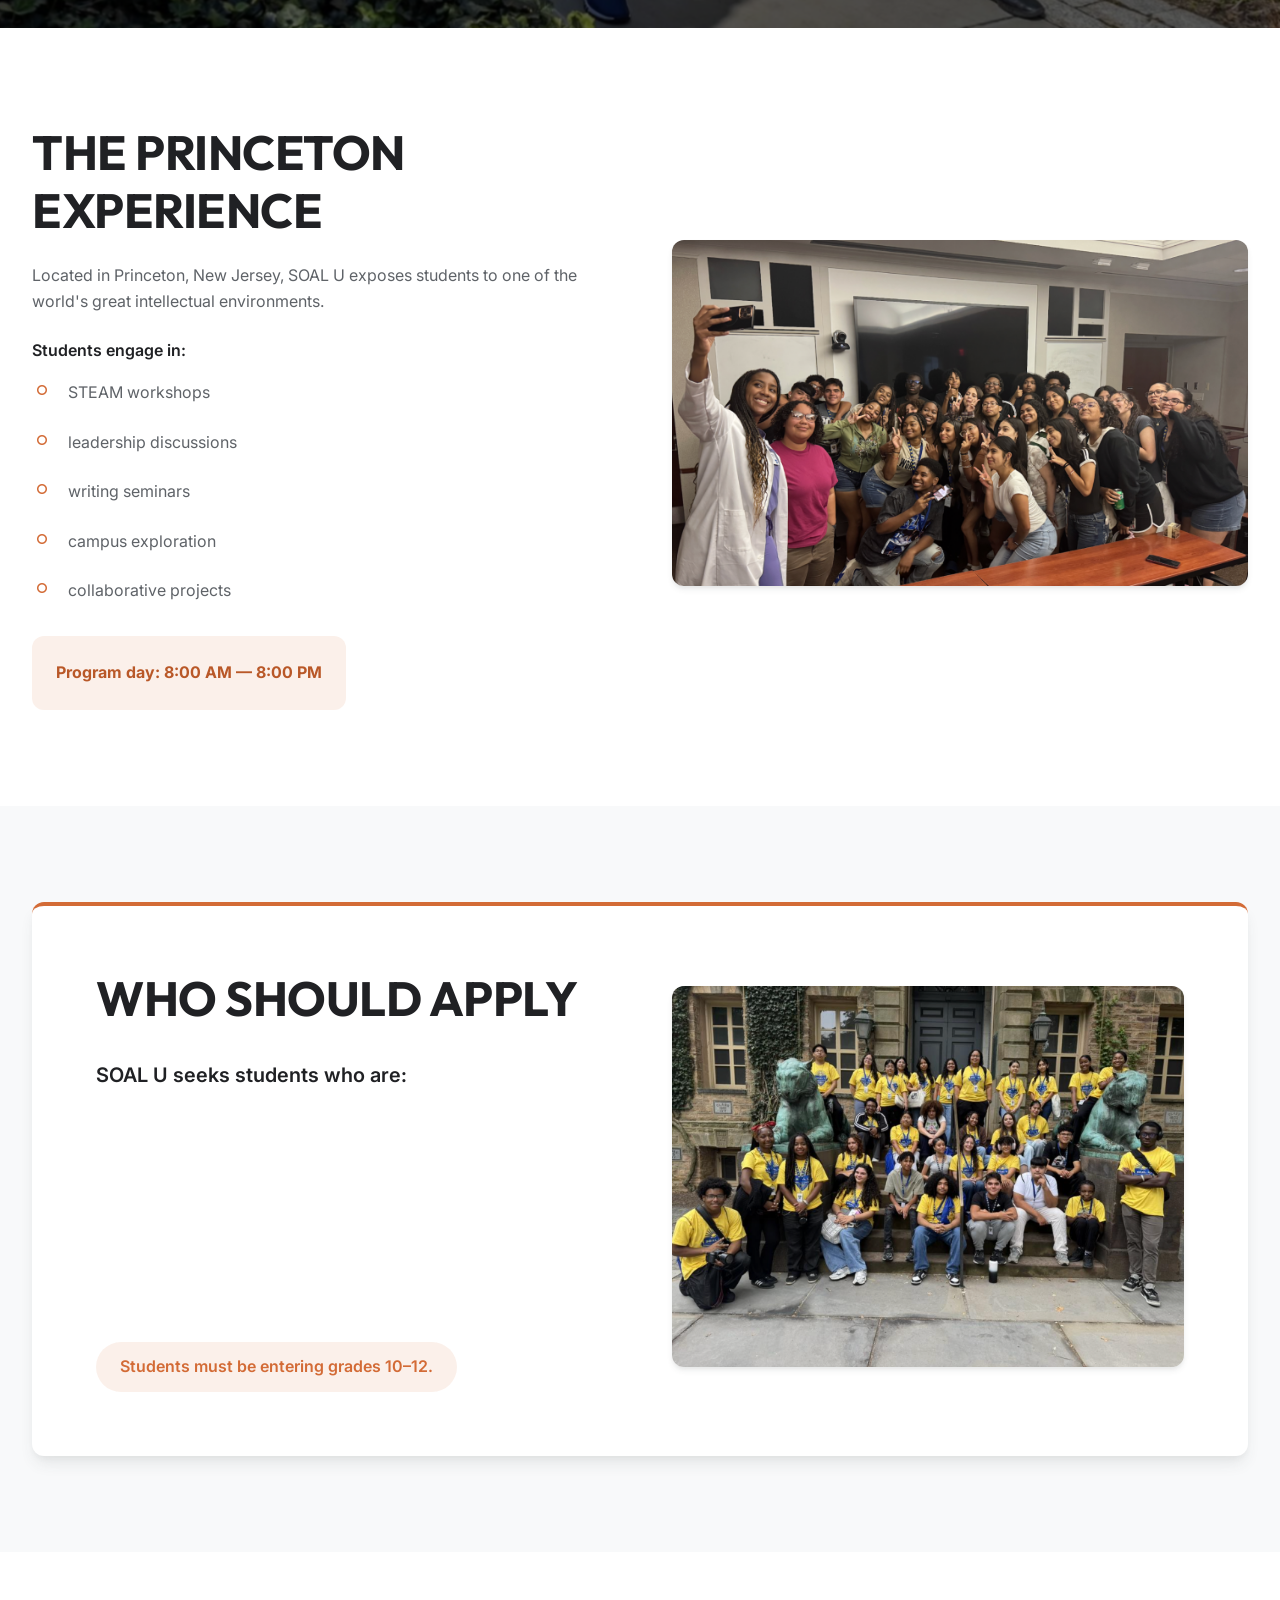
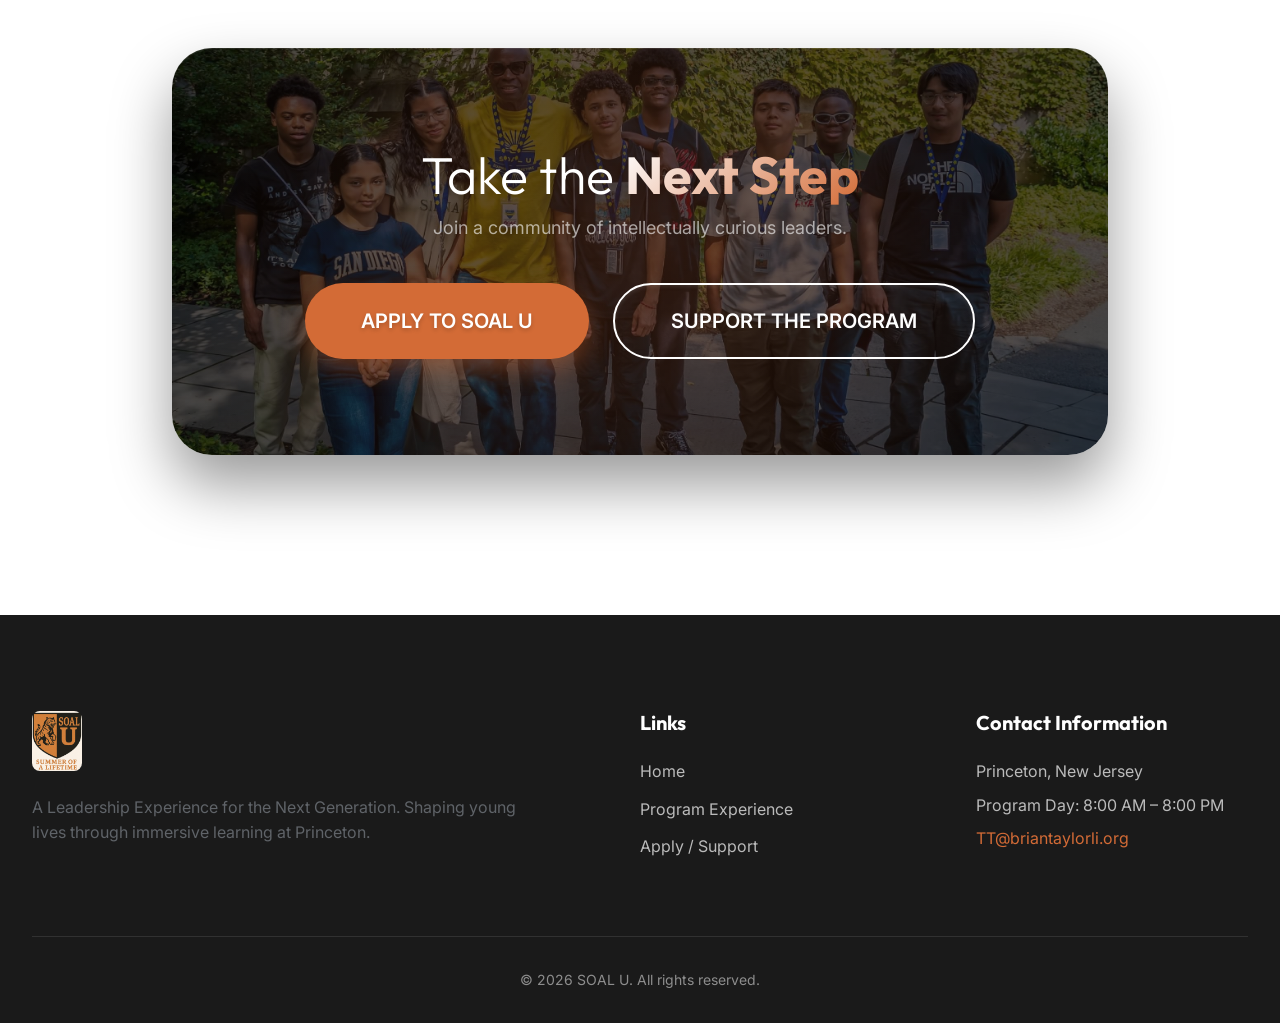
==== commit 7c653f37: "a" ====
--- a/index.html
+++ b/index.html
@@ -15,6 +15,10 @@
     <link rel="stylesheet" href="css/styles.css">
 </head>
 <body>
+    <!-- Announcement Bar -->
+    <div class="announcement-bar">
+        SUMMER PROGRAM: AUGUST 3RD – AUGUST 7TH
+    </div>
 
     <!-- Navbar -->
     <nav class="navbar">
@@ -36,6 +40,14 @@
             </button>
         </div>
     </nav>
+
+    <!-- Mobile Nav Drawer -->
+    <div class="nav-overlay"></div>
+    <div class="mobile-nav">
+        <a href="index.html" class="active">Home</a>
+        <a href="program-experience.html">Program Experience</a>
+        <a href="apply-support.html" class="nav-cta">Apply Now</a>
+    </div>
 
     <!-- Hero Section -->
     <section class="hero">
--- a/css/styles.css
+++ b/css/styles.css
@@ -14,6 +14,8 @@
   --shadow-lg: 0 10px 15px -3px rgba(60,64,67,0.1), 0 4px 6px -2px rgba(60,64,67,0.05);
   --transition: all 0.3s cubic-bezier(0.4, 0, 0.2, 1);
   --radius: 12px;
+  --nav-height: 85px;
+  --announcement-height: 40px;
 }
 
 * {
@@ -139,18 +141,38 @@
   color: var(--primary-dark);
 }
 
+.announcement-bar {
+  background: var(--primary);
+  color: var(--white);
+  text-align: center;
+  height: var(--announcement-height);
+  display: flex;
+  align-items: center;
+  justify-content: center;
+  font-size: 0.8rem;
+  font-weight: 700;
+  letter-spacing: 0.05em;
+  text-transform: uppercase;
+  position: fixed;
+  top: 0;
+  left: 0;
+  width: 100%;
+  z-index: 1100;
+  box-shadow: 0 2px 10px rgba(0,0,0,0.1);
+}
+
 /* Navbar */
 .navbar {
   position: fixed;
-  top: 0;
+  top: var(--announcement-height);
   left: 0;
   width: 100%;
   padding: 1.25rem 0;
-  background-color: rgba(255, 255, 255, 0.90);
+  background-color: rgba(255, 255, 255, 0.95);
   backdrop-filter: blur(12px);
   -webkit-backdrop-filter: blur(12px);
   z-index: 1000;
-  border-bottom: 1px solid rgba(255,255,255,0.3);
+  border-bottom: 1px solid rgba(0,0,0,0.05);
   box-shadow: 0 10px 30px rgba(0,0,0,0.03);
   transition: all 0.3s ease;
 }
@@ -249,9 +271,61 @@
   display: none;
   background: none;
   border: none;
-  font-size: 1.5rem;
+  font-size: 2rem;
   cursor: pointer;
   color: var(--text-dark);
+  z-index: 1001;
+}
+
+/* Mobile Nav Drawer */
+.mobile-nav {
+  position: fixed;
+  top: 0;
+  right: -100%;
+  width: 80%;
+  max-width: 300px;
+  height: 100vh;
+  background: var(--white);
+  z-index: 1200;
+  padding: 6rem 2rem 2rem;
+  display: flex;
+  flex-direction: column;
+  gap: 1.5rem;
+  box-shadow: -10px 0 30px rgba(0,0,0,0.1);
+  transition: right 0.4s cubic-bezier(0.16, 1, 0.3, 1);
+}
+
+.mobile-nav.open {
+  right: 0;
+}
+
+.mobile-nav a {
+  font-size: 1.25rem;
+  font-weight: 700;
+  color: var(--text-dark);
+}
+
+.mobile-nav .nav-cta {
+  text-align: center;
+}
+
+.nav-overlay {
+  position: fixed;
+  top: 0;
+  left: 0;
+  width: 100%;
+  height: 100%;
+  background: rgba(0,0,0,0.5);
+  backdrop-filter: blur(4px);
+  z-index: 1150;
+  opacity: 0;
+  pointer-events: none;
+  transition: opacity 0.3s ease;
+}
+
+.nav-overlay.open {
+  opacity: 1;
+  pointer-events: auto;
 }
 
 /* Hero Section */
@@ -259,7 +333,7 @@
   min-height: 100vh;
   display: flex;
   align-items: center;
-  padding-top: 100px;
+  padding-top: calc(var(--nav-height) + var(--announcement-height));
   position: relative;
   overflow: hidden;
 }
@@ -441,6 +515,49 @@
   margin-right: 1rem;
   margin-top: 5px;
   font-size: 1.25rem;
+}
+
+/* Form Grid */
+.form-grid {
+  display: grid;
+  grid-template-columns: 1fr 1fr;
+  gap: 1rem;
+}
+
+@media (max-width: 600px) {
+  .form-grid {
+    grid-template-columns: 1fr;
+  }
+}
+
+/* Founder Card */
+.founder-card {
+  background: rgba(255,255,255,0.05);
+  border-radius: var(--radius);
+  display: flex;
+  overflow: hidden;
+  align-items: stretch;
+  max-width: 1000px;
+  margin: 0 auto;
+}
+
+.founder-img {
+  width: 40%;
+}
+
+.founder-img img {
+  width: 100%;
+  height: 100%;
+  object-fit: cover;
+  display: block;
+}
+
+.founder-content {
+  padding: 3rem;
+  width: 60%;
+  display: flex;
+  flex-direction: column;
+  justify-content: center;
 }
 
 /* Footer Section / Apply CTA */
@@ -581,6 +698,93 @@
   .cta-box { padding: 2rem; }
   
   .footer-grid { grid-template-columns: 1fr; gap: 2.5rem; }
+
+  .container {
+    padding: 0 1rem;
+  }
+
+  .section[style*="padding-top: 150px"] {
+    padding-top: calc(var(--nav-height) + var(--announcement-height) + 2rem) !important;
+  }
+
+  .navbar {
+    padding: 0.75rem 0;
+  }
+
+  .nav-logo img {
+    height: 35px;
+  }
+
+  .nav-logo span {
+    font-size: 1.1rem !important;
+  }
+
+  .nav-logo span:last-child {
+    font-size: 0.65rem !important;
+  }
+
+  .form-grid {
+    grid-template-columns: 1fr;
+  }
+
+  #support {
+    padding: 1.5rem !important;
+    position: static !important;
+    margin-top: 2rem;
+  }
+
+  .hero {
+    padding-top: calc(var(--nav-height) + var(--announcement-height) + 2rem);
+    text-align: center;
+  }
+
+  .hero-content {
+    max-width: 100%;
+  }
+
+  .hero-content div {
+    margin-left: auto;
+    margin-right: auto;
+  }
+
+  .hero-collage {
+    height: auto;
+    gap: 1rem;
+  }
+
+  .hero-img-main {
+    height: 350px;
+  }
+
+  .hero-img-sec {
+    height: calc(175px - 0.5rem);
+  }
+
+  .section {
+    padding: 3rem 0;
+  }
+
+  .title-lg {
+    font-size: 1.75rem;
+  }
+
+  /* Responsive Founder Card */
+  .founder-card {
+    flex-direction: column;
+  }
+
+  .founder-img, .founder-content {
+    width: 100%;
+  }
+
+  .founder-content {
+    padding: 2rem;
+  }
+
+  /* Who should apply box padding */
+  .grid-2[style*="padding: 4rem"] {
+    padding: 2rem !important;
+  }
 }
 
 /* Dynamic Animations */
